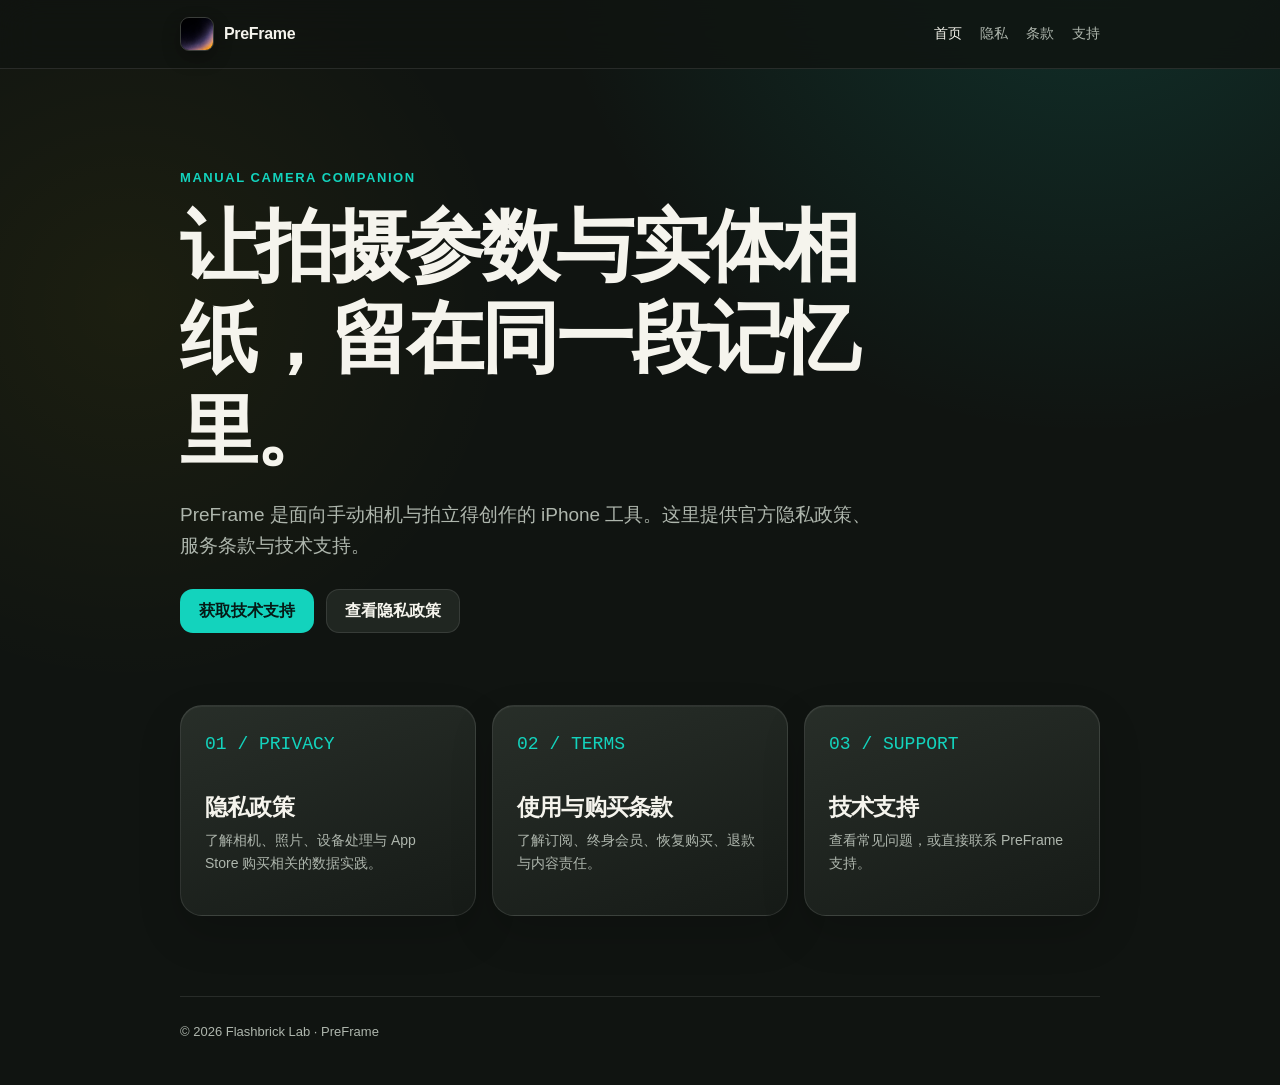
==== preframe/legal/index.html @ b26f3ab0 "Add PreFrame legal and support pages" ====
<!doctype html>
<html lang="zh-CN">
<head>
  <meta charset="utf-8">
  <meta name="viewport" content="width=device-width, initial-scale=1">
  <meta name="description" content="PreFrame 官方支持、隐私政策与使用条款。">
  <title>PreFrame · Support &amp; Legal</title>
  <link rel="icon" href="app-icon.png" type="image/png">
  <link rel="apple-touch-icon" href="app-icon.png">
  <link rel="stylesheet" href="styles.css">
</head>
<body>
  <header class="site-header">
    <nav class="nav" aria-label="主导航">
      <a class="brand" href="index.html"><img class="brand-icon" src="app-icon.png" alt=""><span>PreFrame</span></a>
      <div class="nav-links">
        <a aria-current="page" href="index.html">首页</a>
        <a href="privacy.html">隐私</a>
        <a href="terms.html">条款</a>
        <a href="support.html">支持</a>
      </div>
    </nav>
  </header>

  <main>
    <section class="hero">
      <p class="eyebrow">Manual camera companion</p>
      <h1>让拍摄参数与实体相纸，留在同一段记忆里。</h1>
      <p class="lede">PreFrame 是面向手动相机与拍立得创作的 iPhone 工具。这里提供官方隐私政策、服务条款与技术支持。</p>
      <div class="actions">
        <a class="button primary" href="support.html">获取技术支持</a>
        <a class="button" href="privacy.html">查看隐私政策</a>
      </div>
    </section>

    <section class="grid" aria-label="法律与支持页面">
      <a class="card" href="privacy.html">
        <span class="icon">01 / PRIVACY</span>
        <h2>隐私政策</h2>
        <p>了解相机、照片、设备处理与 App Store 购买相关的数据实践。</p>
      </a>
      <a class="card" href="terms.html">
        <span class="icon">02 / TERMS</span>
        <h2>使用与购买条款</h2>
        <p>了解订阅、终身会员、恢复购买、退款与内容责任。</p>
      </a>
      <a class="card" href="support.html">
        <span class="icon">03 / SUPPORT</span>
        <h2>技术支持</h2>
        <p>查看常见问题，或直接联系 PreFrame 支持。</p>
      </a>
    </section>
  </main>

  <footer>© 2026 Flashbrick Lab · PreFrame</footer>
</body>
</html>
---- preframe/legal/styles.css ----
:root {
  color-scheme: dark;
  --bg: #101411;
  --surface: rgba(29, 34, 30, 0.88);
  --surface-strong: #202621;
  --line: rgba(255, 255, 255, 0.10);
  --text: #f5f4ed;
  --muted: #aeb6ad;
  --accent: #13d3bd;
  --accent-soft: rgba(19, 211, 189, 0.13);
  --yellow: #ffe500;
  --max-width: 920px;
}

* { box-sizing: border-box; }

html { scroll-behavior: smooth; }

body {
  margin: 0;
  min-height: 100vh;
  background:
    radial-gradient(circle at 85% -10%, rgba(19, 211, 189, 0.16), transparent 34rem),
    radial-gradient(circle at 10% 28%, rgba(255, 229, 0, 0.05), transparent 24rem),
    var(--bg);
  color: var(--text);
  font-family: -apple-system, BlinkMacSystemFont, "SF Pro Display", "Segoe UI", sans-serif;
  line-height: 1.65;
  -webkit-font-smoothing: antialiased;
}

a { color: inherit; }

.site-header {
  position: sticky;
  top: 0;
  z-index: 20;
  border-bottom: 1px solid var(--line);
  background: rgba(16, 20, 17, 0.82);
  backdrop-filter: blur(18px);
  -webkit-backdrop-filter: blur(18px);
}

.nav {
  width: min(calc(100% - 32px), var(--max-width));
  min-height: 68px;
  margin: 0 auto;
  display: flex;
  align-items: center;
  justify-content: space-between;
  gap: 18px;
}

.brand {
  display: inline-flex;
  align-items: center;
  gap: 10px;
  text-decoration: none;
  font-weight: 760;
  letter-spacing: -0.02em;
}

.brand-icon {
  width: 34px;
  height: 34px;
  display: block;
  border: 1px solid rgba(255, 255, 255, 0.18);
  border-radius: 9px;
  object-fit: cover;
  box-shadow: inset 0 1px rgba(255, 255, 255, 0.12), 0 7px 18px rgba(0, 0, 0, 0.28);
}

.nav-links { display: flex; gap: 18px; }
.nav-links a {
  color: var(--muted);
  font-size: 14px;
  text-decoration: none;
}
.nav-links a:hover, .nav-links a[aria-current="page"] { color: var(--text); }

main {
  width: min(calc(100% - 32px), var(--max-width));
  margin: 0 auto;
  padding: 64px 0 80px;
}

.hero { padding: 34px 0 54px; }
.eyebrow {
  margin: 0 0 12px;
  color: var(--accent);
  font-size: 13px;
  font-weight: 700;
  letter-spacing: 0.12em;
  text-transform: uppercase;
}

h1, h2, h3 { line-height: 1.18; letter-spacing: -0.035em; }
h1 { max-width: 760px; margin: 0; font-size: clamp(42px, 8vw, 78px); }
h2 { margin: 52px 0 18px; font-size: clamp(25px, 4vw, 34px); }
h3 { margin: 28px 0 8px; font-size: 19px; }
p { margin: 0 0 16px; }
.lede { max-width: 700px; margin-top: 22px; color: var(--muted); font-size: 19px; }
.meta { color: var(--muted); font-size: 14px; }

.actions { display: flex; flex-wrap: wrap; gap: 12px; margin-top: 28px; }
.button {
  display: inline-flex;
  align-items: center;
  min-height: 44px;
  padding: 0 18px;
  border: 1px solid var(--line);
  border-radius: 13px;
  background: var(--surface-strong);
  text-decoration: none;
  font-weight: 650;
}
.button.primary { border-color: transparent; background: var(--accent); color: #061a16; }

.grid {
  display: grid;
  grid-template-columns: repeat(3, 1fr);
  gap: 16px;
  margin-top: 18px;
}

.card {
  display: block;
  min-height: 190px;
  padding: 24px;
  border: 1px solid var(--line);
  border-radius: 22px;
  background: linear-gradient(160deg, rgba(42, 49, 43, 0.92), rgba(23, 28, 24, 0.92));
  box-shadow: inset 0 1px rgba(255, 255, 255, 0.05), 0 18px 44px rgba(0, 0, 0, 0.16);
  text-decoration: none;
}
.card:hover { border-color: rgba(19, 211, 189, 0.45); transform: translateY(-1px); }
.card .icon { color: var(--accent); font-family: ui-monospace, monospace; font-size: 18px; }
.card h2 { margin: 34px 0 8px; font-size: 23px; }
.card p { color: var(--muted); font-size: 14px; }

.document {
  max-width: 780px;
  padding: 38px 42px;
  border: 1px solid var(--line);
  border-radius: 26px;
  background: var(--surface);
  box-shadow: 0 24px 70px rgba(0, 0, 0, 0.22);
}
.document h1 { font-size: clamp(36px, 7vw, 58px); }
.document ul { margin: 8px 0 18px; padding-left: 22px; }
.document li { margin: 7px 0; }
.document strong { color: #fff; }
.document a { color: var(--accent); text-underline-offset: 3px; }

.notice {
  margin: 24px 0;
  padding: 18px 20px;
  border: 1px solid rgba(19, 211, 189, 0.25);
  border-radius: 15px;
  background: var(--accent-soft);
}

.language-switch {
  display: flex;
  flex-wrap: wrap;
  gap: 8px;
  margin: 24px 0 34px;
}
.language-switch a {
  padding: 7px 12px;
  border: 1px solid var(--line);
  border-radius: 999px;
  color: var(--muted);
  text-decoration: none;
  font-size: 13px;
}

.contact-panel {
  margin: 26px 0;
  padding: 26px;
  border-radius: 20px;
  background: var(--accent);
  color: #06201b;
}
.contact-panel h2 { margin: 0 0 10px; }
.contact-panel a { color: inherit; font-size: 19px; font-weight: 750; }

hr { margin: 48px 0; border: 0; border-top: 1px solid var(--line); }

footer {
  width: min(calc(100% - 32px), var(--max-width));
  margin: 0 auto;
  padding: 24px 0 42px;
  border-top: 1px solid var(--line);
  color: var(--muted);
  font-size: 13px;
}

@media (max-width: 700px) {
  .nav { min-height: 62px; }
  .nav-links { gap: 12px; }
  .nav-links a:first-child { display: none; }
  main { padding-top: 36px; }
  .hero { padding-top: 18px; }
  .grid { grid-template-columns: 1fr; }
  .card { min-height: 150px; }
  .card h2 { margin-top: 22px; }
  .document { padding: 27px 22px; border-radius: 20px; }
}
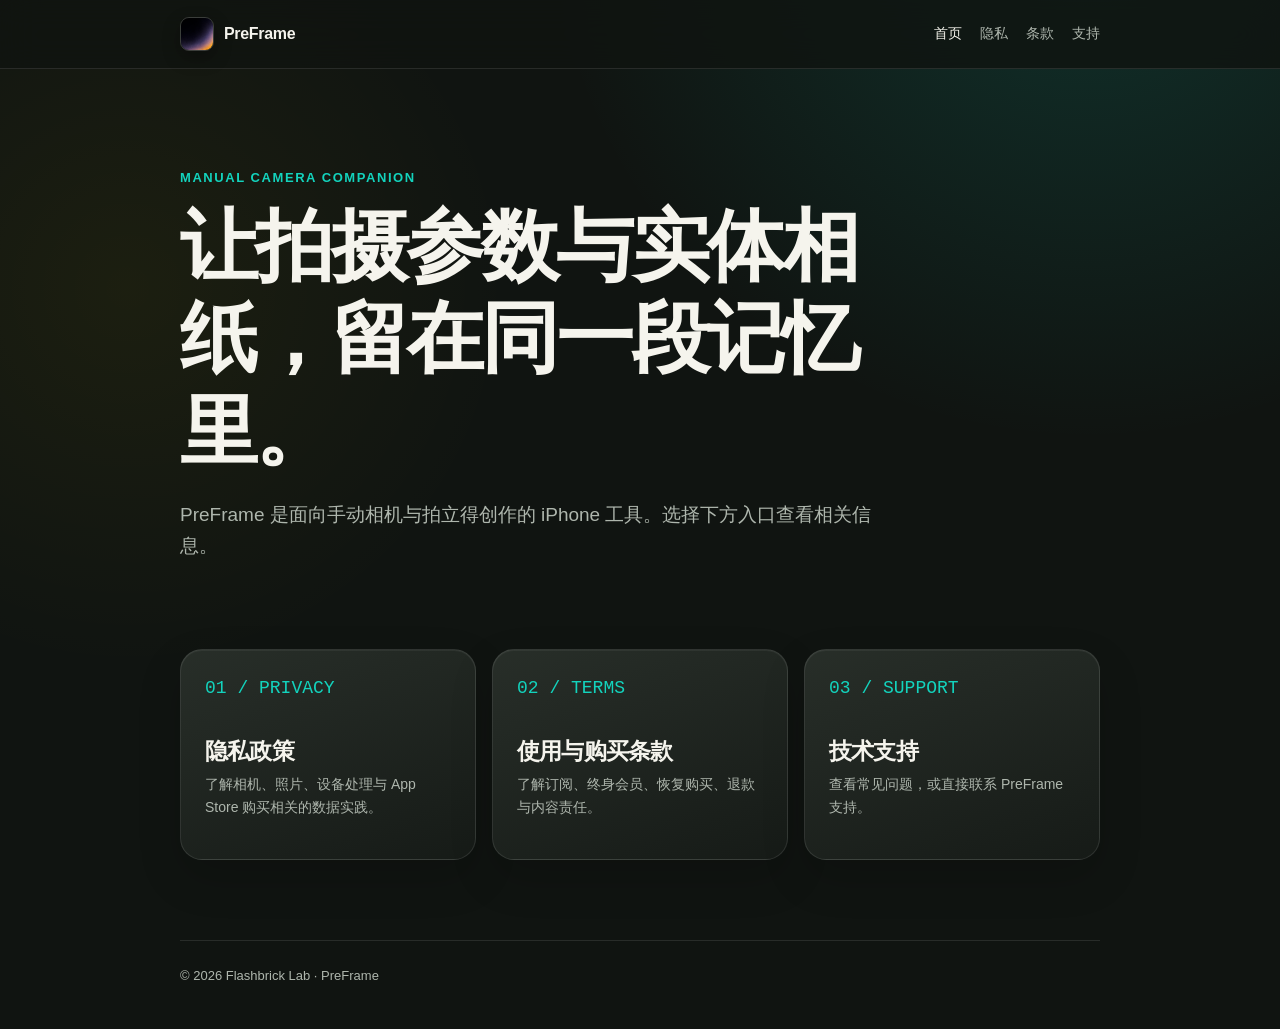
==== commit 68e0c03e: "Remove duplicate hero action links" ====
--- a/preframe/legal/index.html
+++ b/preframe/legal/index.html
@@ -7,12 +7,12 @@
   <title>PreFrame · Support &amp; Legal</title>
   <link rel="icon" href="app-icon.png" type="image/png">
   <link rel="apple-touch-icon" href="app-icon.png">
-  <link rel="stylesheet" href="styles.css">
+  <link rel="stylesheet" href="styles.css?v=20260901-2">
 </head>
 <body>
   <header class="site-header">
     <nav class="nav" aria-label="主导航">
-      <a class="brand" href="index.html"><img class="brand-icon" src="app-icon.png" alt=""><span>PreFrame</span></a>
+      <a class="brand" href="index.html"><img class="brand-icon" src="app-icon.png" alt="" width="34" height="34" style="width:34px;height:34px;min-width:34px;max-width:34px;border-radius:9px;object-fit:cover"><span>PreFrame</span></a>
       <div class="nav-links">
         <a aria-current="page" href="index.html">首页</a>
         <a href="privacy.html">隐私</a>
@@ -26,11 +26,7 @@
     <section class="hero">
       <p class="eyebrow">Manual camera companion</p>
       <h1>让拍摄参数与实体相纸，留在同一段记忆里。</h1>
-      <p class="lede">PreFrame 是面向手动相机与拍立得创作的 iPhone 工具。这里提供官方隐私政策、服务条款与技术支持。</p>
-      <div class="actions">
-        <a class="button primary" href="support.html">获取技术支持</a>
-        <a class="button" href="privacy.html">查看隐私政策</a>
-      </div>
+      <p class="lede">PreFrame 是面向手动相机与拍立得创作的 iPhone 工具。选择下方入口查看相关信息。</p>
     </section>
 
     <section class="grid" aria-label="法律与支持页面">
--- a/preframe/legal/styles.css
+++ b/preframe/legal/styles.css
@@ -60,10 +60,16 @@
   letter-spacing: -0.02em;
 }
 
-.brand-icon {
-  width: 34px;
-  height: 34px;
+.brand > .brand-icon {
+  flex: 0 0 34px;
+  width: 34px !important;
+  height: 34px !important;
+  min-width: 34px;
+  max-width: 34px;
+  max-height: 34px;
+  aspect-ratio: 1 / 1;
   display: block;
+  overflow: hidden;
   border: 1px solid rgba(255, 255, 255, 0.18);
   border-radius: 9px;
   object-fit: cover;
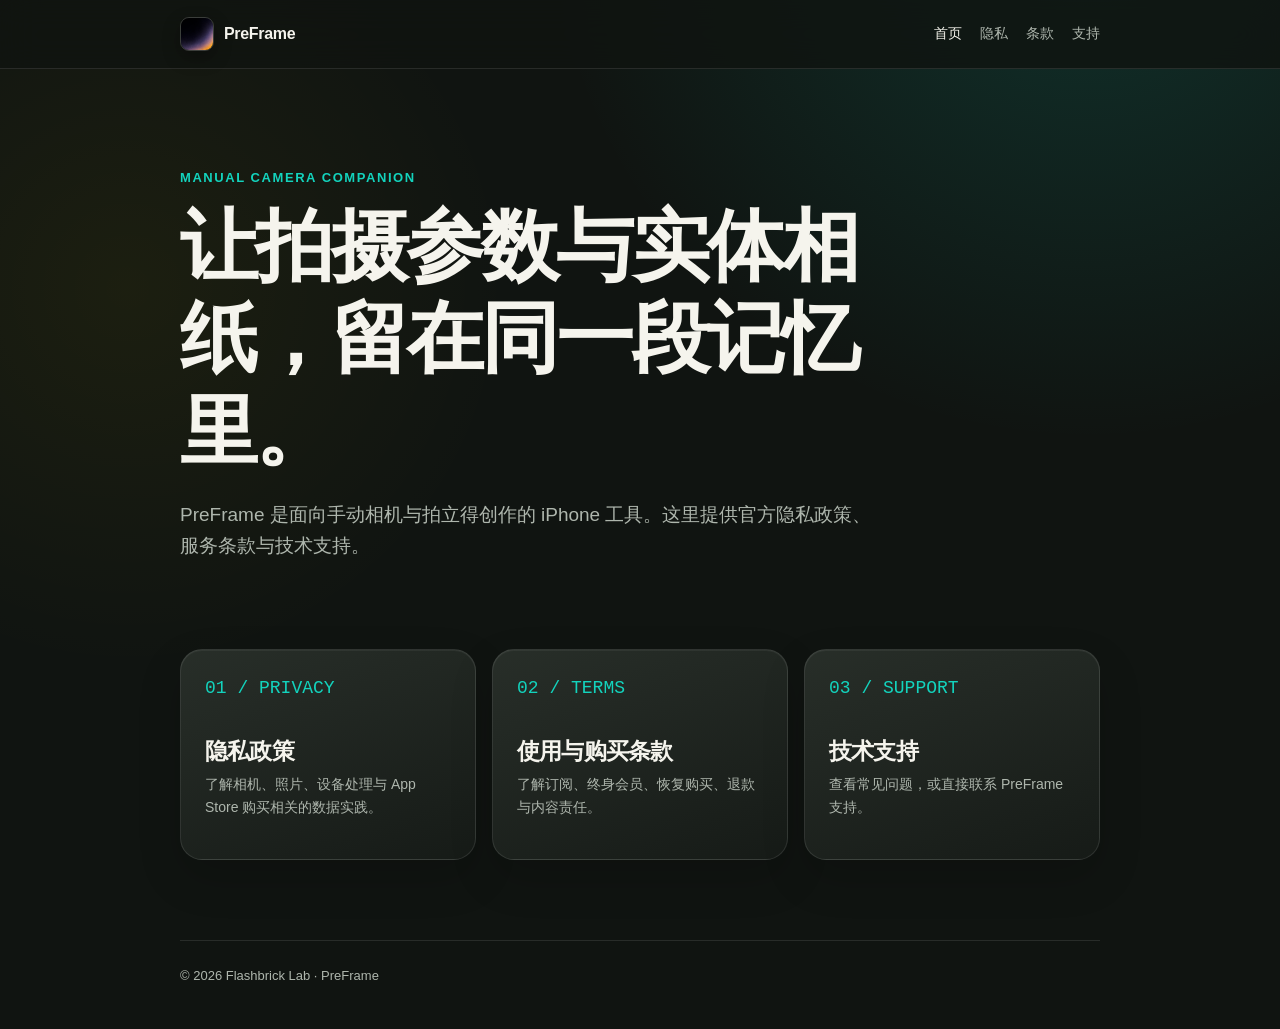
==== commit e4046961: "Restore homepage copy and refine legal hub layout" ====
--- a/preframe/legal/index.html
+++ b/preframe/legal/index.html
@@ -7,9 +7,9 @@
   <title>PreFrame · Support &amp; Legal</title>
   <link rel="icon" href="app-icon.png" type="image/png">
   <link rel="apple-touch-icon" href="app-icon.png">
-  <link rel="stylesheet" href="styles.css?v=20260901-2">
+  <link rel="stylesheet" href="styles.css?v=20260930-1">
 </head>
-<body>
+<body class="home-page">
   <header class="site-header">
     <nav class="nav" aria-label="主导航">
       <a class="brand" href="index.html"><img class="brand-icon" src="app-icon.png" alt="" width="34" height="34" style="width:34px;height:34px;min-width:34px;max-width:34px;border-radius:9px;object-fit:cover"><span>PreFrame</span></a>
@@ -26,7 +26,7 @@
     <section class="hero">
       <p class="eyebrow">Manual camera companion</p>
       <h1>让拍摄参数与实体相纸，留在同一段记忆里。</h1>
-      <p class="lede">PreFrame 是面向手动相机与拍立得创作的 iPhone 工具。选择下方入口查看相关信息。</p>
+      <p class="lede">PreFrame 是面向手动相机与拍立得创作的 iPhone 工具。这里提供官方隐私政策、服务条款与技术支持。</p>
     </section>
 
     <section class="grid" aria-label="法律与支持页面">
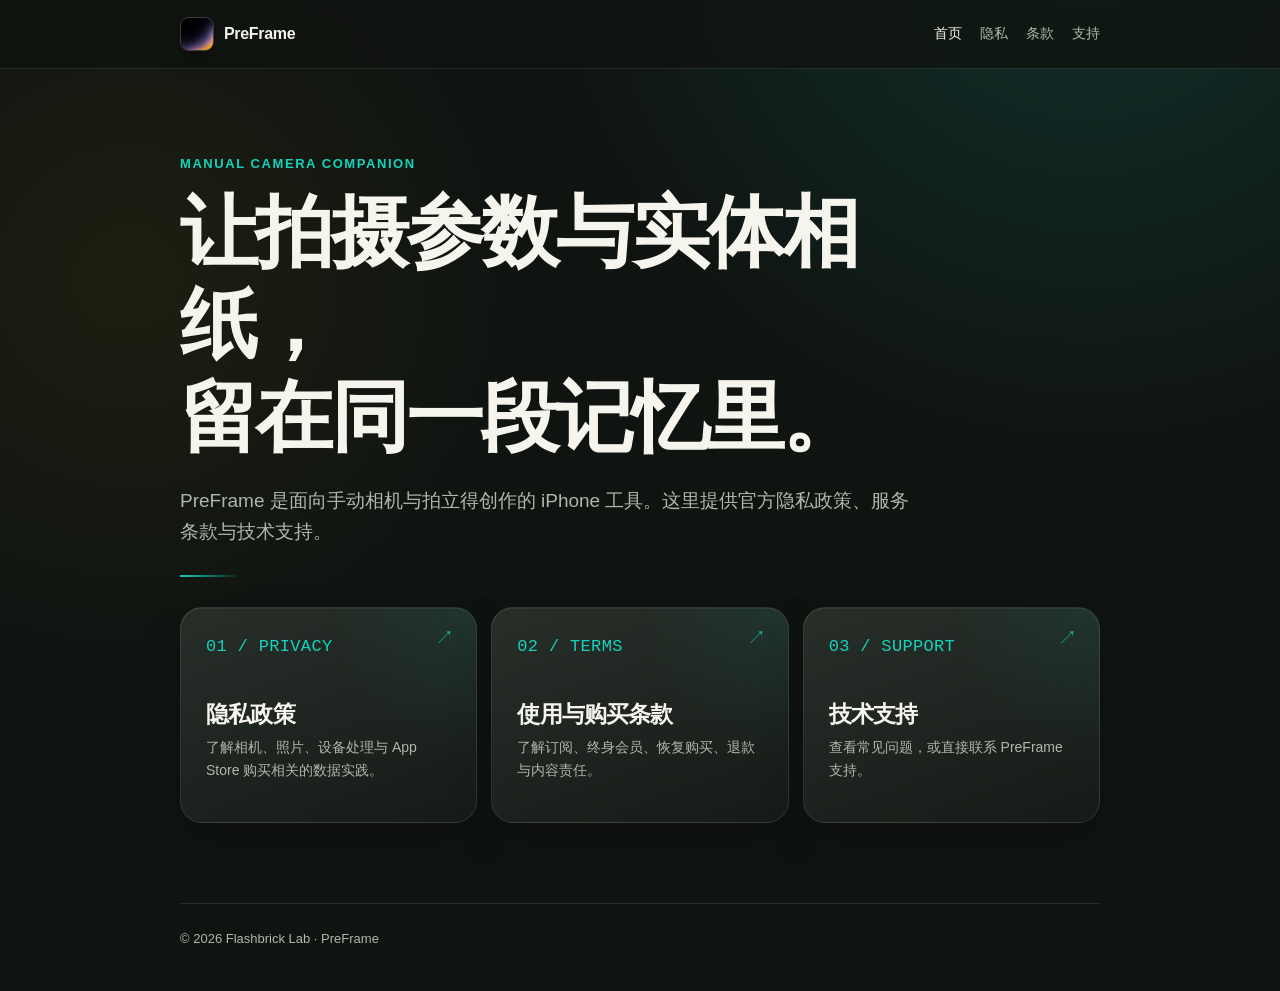
==== commit c2d1474b: "Fix homepage title wrapping and layout alignment" ====
--- a/preframe/legal/index.html
+++ b/preframe/legal/index.html
@@ -7,7 +7,7 @@
   <title>PreFrame · Support &amp; Legal</title>
   <link rel="icon" href="app-icon.png" type="image/png">
   <link rel="apple-touch-icon" href="app-icon.png">
-  <link rel="stylesheet" href="styles.css?v=20260930-1">
+  <link rel="stylesheet" href="styles.css?v=20260930-2">
 </head>
 <body class="home-page">
   <header class="site-header">
@@ -25,7 +25,7 @@
   <main>
     <section class="hero">
       <p class="eyebrow">Manual camera companion</p>
-      <h1>让拍摄参数与实体相纸，留在同一段记忆里。</h1>
+      <h1>让拍摄参数与实体相纸，<br class="title-break">留在同一段记忆里。</h1>
       <p class="lede">PreFrame 是面向手动相机与拍立得创作的 iPhone 工具。这里提供官方隐私政策、服务条款与技术支持。</p>
     </section>
 
--- a/preframe/legal/styles.css
+++ b/preframe/legal/styles.css
@@ -144,6 +144,88 @@
 .card h2 { margin: 34px 0 8px; font-size: 23px; }
 .card p { color: var(--muted); font-size: 14px; }
 
+.home-page main {
+  padding-top: 54px;
+}
+
+.home-page .hero {
+  position: relative;
+  padding: 30px 0 30px;
+}
+
+.home-page .hero::after {
+  content: "";
+  display: block;
+  width: 56px;
+  height: 2px;
+  margin-top: 28px;
+  border-radius: 999px;
+  background: linear-gradient(90deg, var(--accent), rgba(19, 211, 189, 0.08));
+}
+
+.home-page .lede {
+  max-width: 740px;
+  margin-bottom: 0;
+}
+
+.home-page .grid {
+  gap: 14px;
+  margin-top: 0;
+}
+
+.home-page .card {
+  position: relative;
+  min-height: 206px;
+  overflow: hidden;
+  padding: 25px 25px 23px;
+  transition: transform 180ms ease, border-color 180ms ease, box-shadow 180ms ease;
+}
+
+.home-page .card::before {
+  content: "";
+  position: absolute;
+  inset: 0;
+  pointer-events: none;
+  background: radial-gradient(circle at 100% 0%, rgba(19, 211, 189, 0.10), transparent 42%);
+  opacity: 0.75;
+}
+
+.home-page .card::after {
+  content: "↗";
+  position: absolute;
+  top: 20px;
+  right: 22px;
+  color: rgba(19, 211, 189, 0.72);
+  font-size: 19px;
+  line-height: 1;
+  transition: transform 180ms ease, color 180ms ease;
+}
+
+.home-page .card > * {
+  position: relative;
+  z-index: 1;
+}
+
+.home-page .card .icon {
+  font-size: 17px;
+  letter-spacing: 0.02em;
+}
+
+.home-page .card h2 {
+  margin-top: 40px;
+}
+
+.home-page .card:hover {
+  border-color: rgba(19, 211, 189, 0.42);
+  transform: translateY(-3px);
+  box-shadow: inset 0 1px rgba(255, 255, 255, 0.06), 0 22px 52px rgba(0, 0, 0, 0.24);
+}
+
+.home-page .card:hover::after {
+  color: var(--accent);
+  transform: translate(2px, -2px);
+}
+
 .document {
   max-width: 780px;
   padding: 38px 42px;
@@ -212,4 +294,11 @@
   .card { min-height: 150px; }
   .card h2 { margin-top: 22px; }
   .document { padding: 27px 22px; border-radius: 20px; }
-}
+
+  .home-page main { padding-top: 34px; }
+  .home-page .hero { padding: 18px 0 26px; }
+  .home-page .hero::after { margin-top: 22px; }
+  .home-page .grid { gap: 12px; }
+  .home-page .card { min-height: 158px; }
+  .home-page .card h2 { margin-top: 24px; }
+}
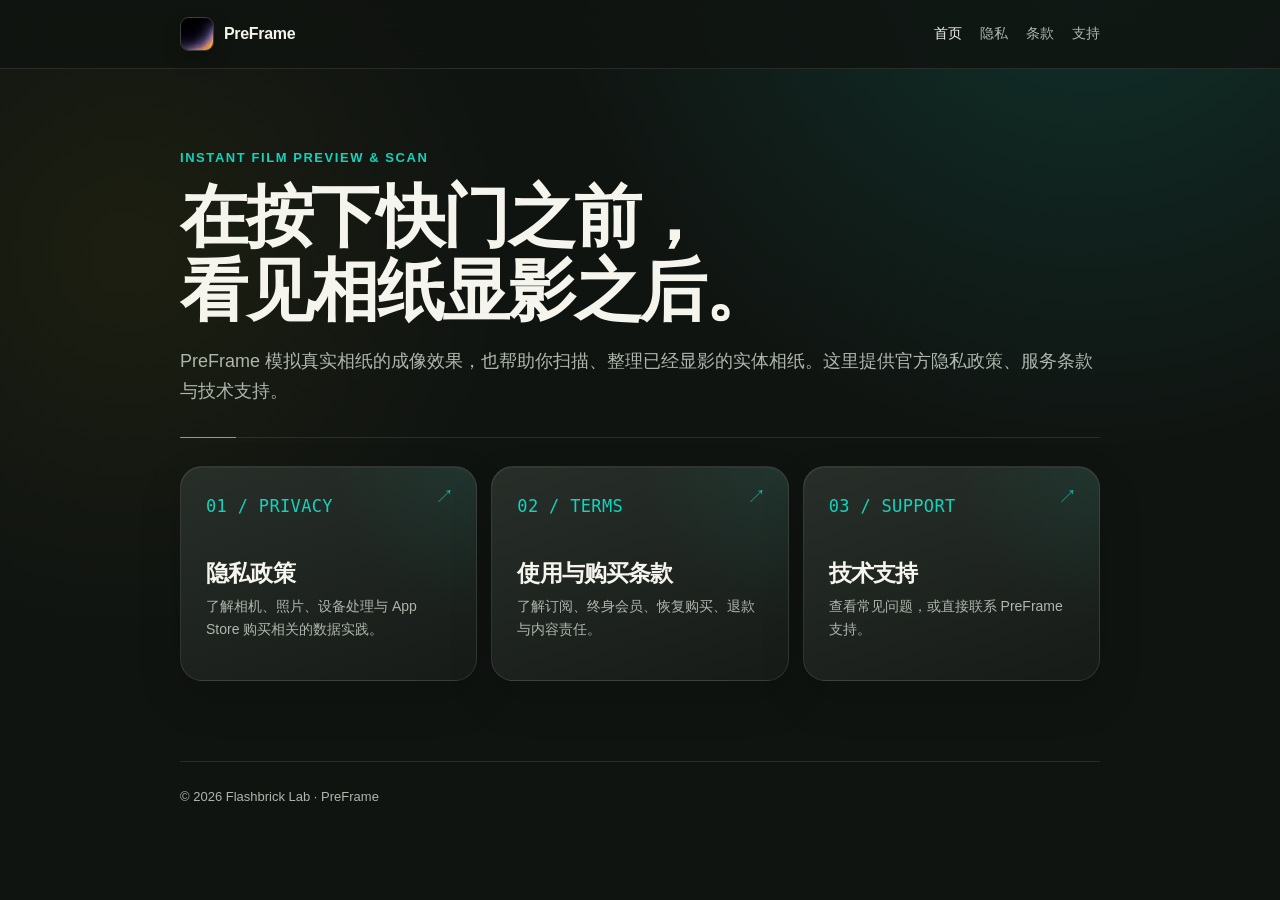
==== commit 26f917f8: "Update PreFrame homepage slogan and positioning" ====
--- a/preframe/legal/index.html
+++ b/preframe/legal/index.html
@@ -7,7 +7,7 @@
   <title>PreFrame · Support &amp; Legal</title>
   <link rel="icon" href="app-icon.png" type="image/png">
   <link rel="apple-touch-icon" href="app-icon.png">
-  <link rel="stylesheet" href="styles.css?v=20260930-2">
+  <link rel="stylesheet" href="styles.css?v=20260930-3">
 </head>
 <body class="home-page">
   <header class="site-header">
@@ -24,9 +24,9 @@
 
   <main>
     <section class="hero">
-      <p class="eyebrow">Manual camera companion</p>
-      <h1>让拍摄参数与实体相纸，<br class="title-break">留在同一段记忆里。</h1>
-      <p class="lede">PreFrame 是面向手动相机与拍立得创作的 iPhone 工具。这里提供官方隐私政策、服务条款与技术支持。</p>
+      <p class="eyebrow">Instant film preview &amp; scan</p>
+      <h1>在按下快门之前，<br class="title-break">看见相纸显影之后。</h1>
+      <p class="lede">PreFrame 模拟真实相纸的成像效果，也帮助你扫描、整理已经显影的实体相纸。这里提供官方隐私政策、服务条款与技术支持。</p>
     </section>
 
     <section class="grid" aria-label="法律与支持页面">
--- a/preframe/legal/styles.css
+++ b/preframe/legal/styles.css
@@ -150,25 +150,42 @@
 
 .home-page .hero {
   position: relative;
-  padding: 30px 0 30px;
+  width: 100%;
+  padding: 24px 0 28px;
+}
+
+.home-page .hero h1 {
+  max-width: none;
+  font-size: clamp(48px, 6.2vw, 68px);
+  line-height: 1.08;
+  text-wrap: balance;
 }
 
 .home-page .hero::after {
   content: "";
   display: block;
-  width: 56px;
-  height: 2px;
-  margin-top: 28px;
+  width: 100%;
+  height: 1px;
+  margin-top: 30px;
   border-radius: 999px;
-  background: linear-gradient(90deg, var(--accent), rgba(19, 211, 189, 0.08));
+  background: linear-gradient(
+    90deg,
+    var(--accent) 0 56px,
+    rgba(255, 255, 255, 0.10) 56px 100%
+  );
 }
 
 .home-page .lede {
-  max-width: 740px;
+  max-width: none;
+  margin-top: 20px;
   margin-bottom: 0;
+  font-size: 18px;
 }
 
 .home-page .grid {
+  width: 100%;
+  grid-template-columns: repeat(3, minmax(0, 1fr));
+  align-items: stretch;
   gap: 14px;
   margin-top: 0;
 }
@@ -296,8 +313,14 @@
   .document { padding: 27px 22px; border-radius: 20px; }
 
   .home-page main { padding-top: 34px; }
-  .home-page .hero { padding: 18px 0 26px; }
+  .home-page .hero { padding: 18px 0 24px; }
+  .home-page .hero h1 {
+    font-size: clamp(40px, 12vw, 56px);
+    line-height: 1.1;
+  }
+  .home-page .title-break { display: none; }
   .home-page .hero::after { margin-top: 22px; }
+  .home-page .lede { font-size: 17px; }
   .home-page .grid { gap: 12px; }
   .home-page .card { min-height: 158px; }
   .home-page .card h2 { margin-top: 24px; }
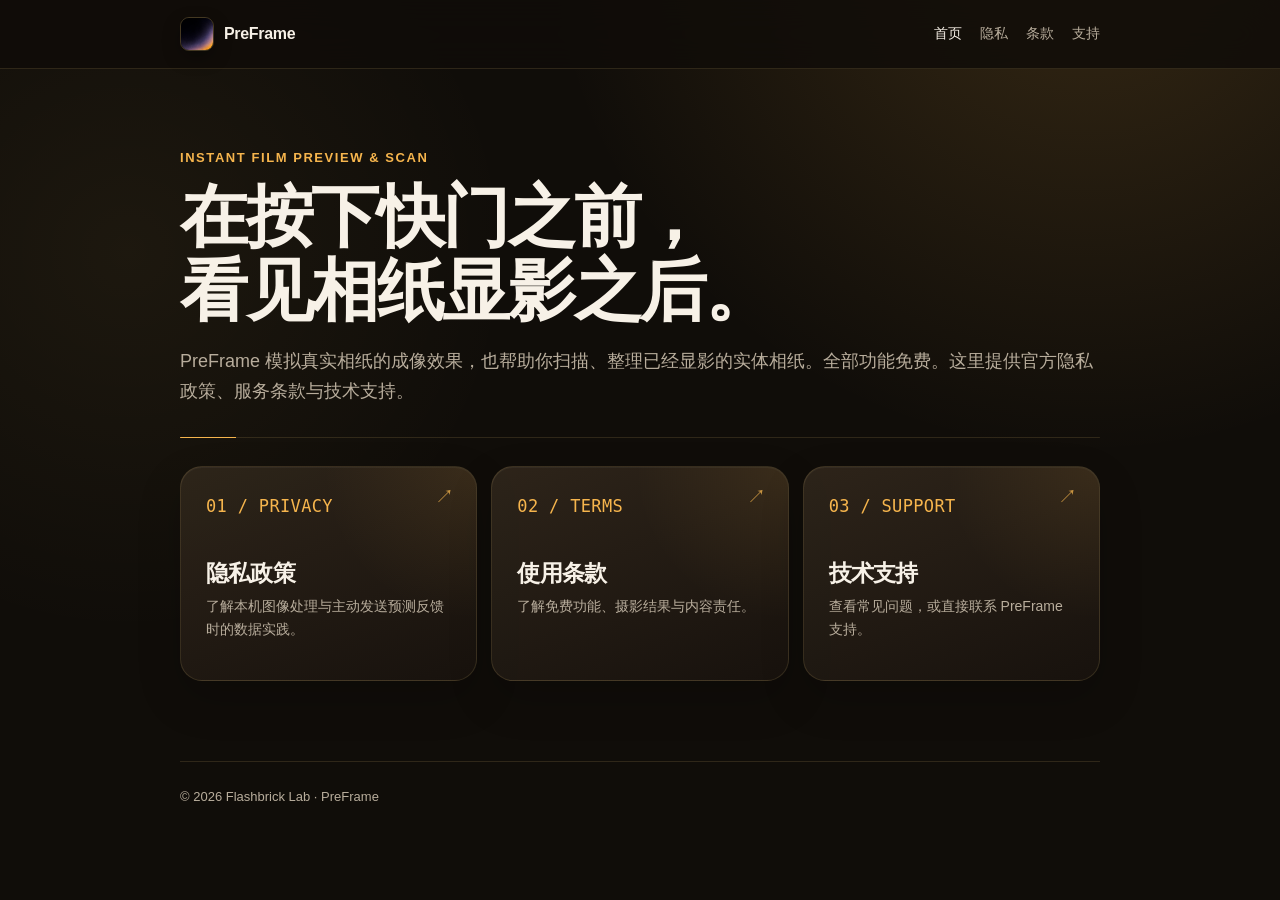
==== commit 8140e8bf: "Update PreFrame support and legal pages for the free app" ====
--- a/preframe/legal/index.html
+++ b/preframe/legal/index.html
@@ -26,19 +26,19 @@
     <section class="hero">
       <p class="eyebrow">Instant film preview &amp; scan</p>
       <h1>在按下快门之前，<br class="title-break">看见相纸显影之后。</h1>
-      <p class="lede">PreFrame 模拟真实相纸的成像效果，也帮助你扫描、整理已经显影的实体相纸。这里提供官方隐私政策、服务条款与技术支持。</p>
+      <p class="lede">PreFrame 模拟真实相纸的成像效果，也帮助你扫描、整理已经显影的实体相纸。全部功能免费。这里提供官方隐私政策、服务条款与技术支持。</p>
     </section>
 
     <section class="grid" aria-label="法律与支持页面">
       <a class="card" href="privacy.html">
         <span class="icon">01 / PRIVACY</span>
         <h2>隐私政策</h2>
-        <p>了解相机、照片、设备处理与 App Store 购买相关的数据实践。</p>
+        <p>了解本机图像处理与主动发送预测反馈时的数据实践。</p>
       </a>
       <a class="card" href="terms.html">
         <span class="icon">02 / TERMS</span>
-        <h2>使用与购买条款</h2>
-        <p>了解订阅、终身会员、恢复购买、退款与内容责任。</p>
+        <h2>使用条款</h2>
+        <p>了解免费功能、摄影结果与内容责任。</p>
       </a>
       <a class="card" href="support.html">
         <span class="icon">03 / SUPPORT</span>
--- a/preframe/legal/styles.css
+++ b/preframe/legal/styles.css
@@ -1,14 +1,14 @@
 :root {
   color-scheme: dark;
-  --bg: #101411;
-  --surface: rgba(29, 34, 30, 0.88);
-  --surface-strong: #202621;
-  --line: rgba(255, 255, 255, 0.10);
-  --text: #f5f4ed;
-  --muted: #aeb6ad;
-  --accent: #13d3bd;
-  --accent-soft: rgba(19, 211, 189, 0.13);
-  --yellow: #ffe500;
+  --bg: #100d09;
+  --surface: rgba(34, 28, 20, 0.90);
+  --surface-strong: #241d14;
+  --line: rgba(255, 214, 128, 0.13);
+  --text: #f7f1e7;
+  --muted: #b8ad9c;
+  --accent: #f6b54d;
+  --accent-soft: rgba(246, 181, 77, 0.12);
+  --yellow: #ffd36e;
   --max-width: 920px;
 }
 
@@ -20,8 +20,8 @@
   margin: 0;
   min-height: 100vh;
   background:
-    radial-gradient(circle at 85% -10%, rgba(19, 211, 189, 0.16), transparent 34rem),
-    radial-gradient(circle at 10% 28%, rgba(255, 229, 0, 0.05), transparent 24rem),
+    radial-gradient(circle at 85% -10%, rgba(246, 181, 77, 0.17), transparent 34rem),
+    radial-gradient(circle at 10% 28%, rgba(255, 211, 110, 0.055), transparent 24rem),
     var(--bg);
   color: var(--text);
   font-family: -apple-system, BlinkMacSystemFont, "SF Pro Display", "Segoe UI", sans-serif;
@@ -36,7 +36,7 @@
   top: 0;
   z-index: 20;
   border-bottom: 1px solid var(--line);
-  background: rgba(16, 20, 17, 0.82);
+  background: rgba(16, 13, 9, 0.84);
   backdrop-filter: blur(18px);
   -webkit-backdrop-filter: blur(18px);
 }
@@ -70,10 +70,10 @@
   aspect-ratio: 1 / 1;
   display: block;
   overflow: hidden;
-  border: 1px solid rgba(255, 255, 255, 0.18);
+  border: 1px solid rgba(255, 214, 128, 0.22);
   border-radius: 9px;
   object-fit: cover;
-  box-shadow: inset 0 1px rgba(255, 255, 255, 0.12), 0 7px 18px rgba(0, 0, 0, 0.28);
+  box-shadow: inset 0 1px rgba(255, 255, 255, 0.10), 0 7px 18px rgba(0, 0, 0, 0.30);
 }
 
 .nav-links { display: flex; gap: 18px; }
@@ -120,7 +120,11 @@
   text-decoration: none;
   font-weight: 650;
 }
-.button.primary { border-color: transparent; background: var(--accent); color: #061a16; }
+.button.primary {
+  border-color: transparent;
+  background: var(--accent);
+  color: #241407;
+}
 
 .grid {
   display: grid;
@@ -135,11 +139,11 @@
   padding: 24px;
   border: 1px solid var(--line);
   border-radius: 22px;
-  background: linear-gradient(160deg, rgba(42, 49, 43, 0.92), rgba(23, 28, 24, 0.92));
-  box-shadow: inset 0 1px rgba(255, 255, 255, 0.05), 0 18px 44px rgba(0, 0, 0, 0.16);
-  text-decoration: none;
-}
-.card:hover { border-color: rgba(19, 211, 189, 0.45); transform: translateY(-1px); }
+  background: linear-gradient(160deg, rgba(47, 38, 27, 0.94), rgba(24, 19, 14, 0.94));
+  box-shadow: inset 0 1px rgba(255, 255, 255, 0.045), 0 18px 44px rgba(0, 0, 0, 0.18);
+  text-decoration: none;
+}
+.card:hover { border-color: rgba(246, 181, 77, 0.48); transform: translateY(-1px); }
 .card .icon { color: var(--accent); font-family: ui-monospace, monospace; font-size: 18px; }
 .card h2 { margin: 34px 0 8px; font-size: 23px; }
 .card p { color: var(--muted); font-size: 14px; }
@@ -171,7 +175,7 @@
   background: linear-gradient(
     90deg,
     var(--accent) 0 56px,
-    rgba(255, 255, 255, 0.10) 56px 100%
+    rgba(255, 214, 128, 0.13) 56px 100%
   );
 }
 
@@ -203,8 +207,8 @@
   position: absolute;
   inset: 0;
   pointer-events: none;
-  background: radial-gradient(circle at 100% 0%, rgba(19, 211, 189, 0.10), transparent 42%);
-  opacity: 0.75;
+  background: radial-gradient(circle at 100% 0%, rgba(246, 181, 77, 0.12), transparent 42%);
+  opacity: 0.78;
 }
 
 .home-page .card::after {
@@ -212,7 +216,7 @@
   position: absolute;
   top: 20px;
   right: 22px;
-  color: rgba(19, 211, 189, 0.72);
+  color: rgba(246, 181, 77, 0.76);
   font-size: 19px;
   line-height: 1;
   transition: transform 180ms ease, color 180ms ease;
@@ -233,13 +237,13 @@
 }
 
 .home-page .card:hover {
-  border-color: rgba(19, 211, 189, 0.42);
+  border-color: rgba(246, 181, 77, 0.50);
   transform: translateY(-3px);
-  box-shadow: inset 0 1px rgba(255, 255, 255, 0.06), 0 22px 52px rgba(0, 0, 0, 0.24);
+  box-shadow: inset 0 1px rgba(255, 255, 255, 0.055), 0 22px 52px rgba(0, 0, 0, 0.26);
 }
 
 .home-page .card:hover::after {
-  color: var(--accent);
+  color: var(--yellow);
   transform: translate(2px, -2px);
 }
 
@@ -249,18 +253,18 @@
   border: 1px solid var(--line);
   border-radius: 26px;
   background: var(--surface);
-  box-shadow: 0 24px 70px rgba(0, 0, 0, 0.22);
+  box-shadow: 0 24px 70px rgba(0, 0, 0, 0.24);
 }
 .document h1 { font-size: clamp(36px, 7vw, 58px); }
 .document ul { margin: 8px 0 18px; padding-left: 22px; }
 .document li { margin: 7px 0; }
-.document strong { color: #fff; }
+.document strong { color: #fff8ee; }
 .document a { color: var(--accent); text-underline-offset: 3px; }
 
 .notice {
   margin: 24px 0;
   padding: 18px 20px;
-  border: 1px solid rgba(19, 211, 189, 0.25);
+  border: 1px solid rgba(246, 181, 77, 0.28);
   border-radius: 15px;
   background: var(--accent-soft);
 }
@@ -285,7 +289,7 @@
   padding: 26px;
   border-radius: 20px;
   background: var(--accent);
-  color: #06201b;
+  color: #241407;
 }
 .contact-panel h2 { margin: 0 0 10px; }
 .contact-panel a { color: inherit; font-size: 19px; font-weight: 750; }
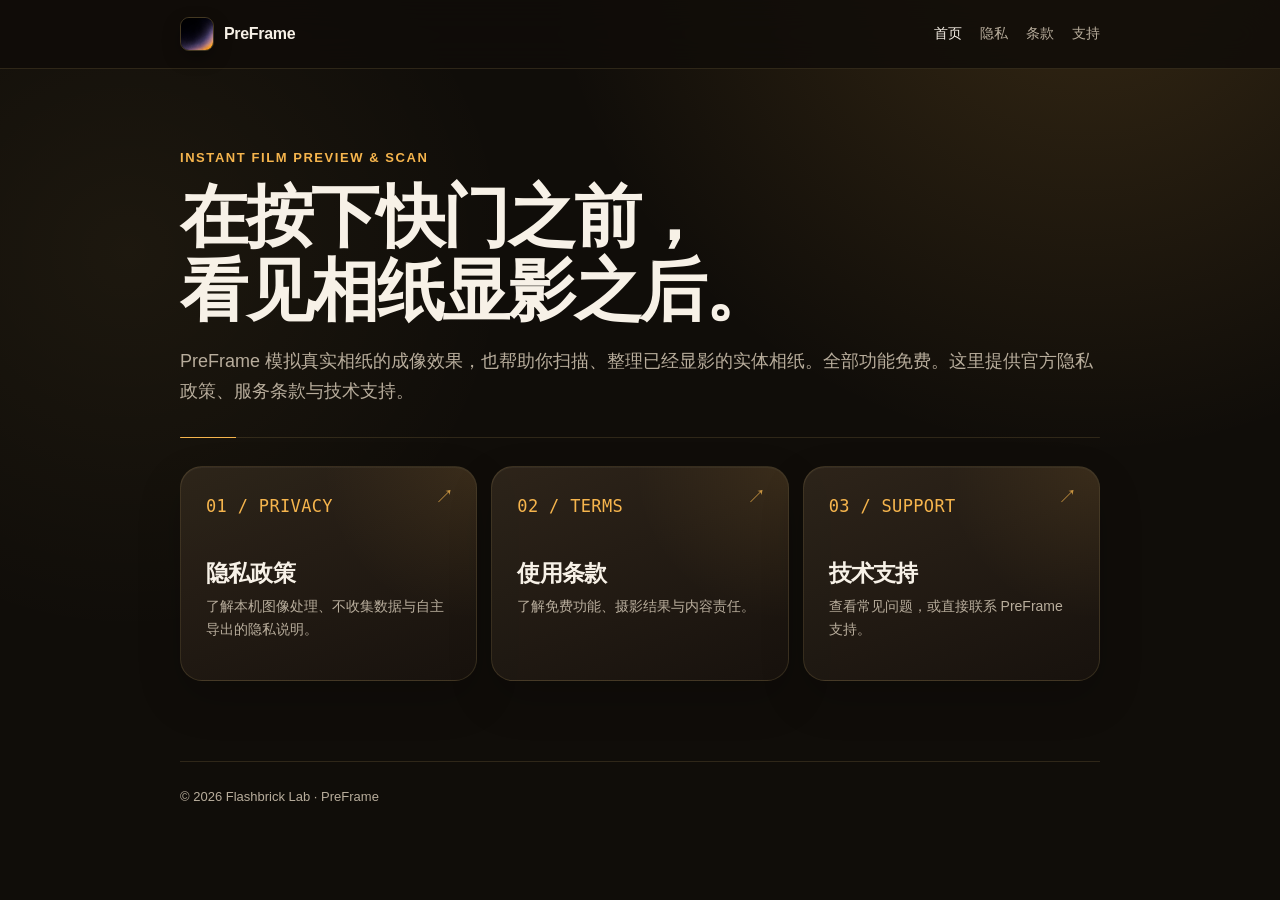
==== commit 5843bf8b: "Remove feedback uploads and describe on-device processing for build 6" ====
--- a/preframe/legal/index.html
+++ b/preframe/legal/index.html
@@ -33,7 +33,7 @@
       <a class="card" href="privacy.html">
         <span class="icon">01 / PRIVACY</span>
         <h2>隐私政策</h2>
-        <p>了解本机图像处理与主动发送预测反馈时的数据实践。</p>
+        <p>了解本机图像处理、不收集数据与自主导出的隐私说明。</p>
       </a>
       <a class="card" href="terms.html">
         <span class="icon">02 / TERMS</span>
